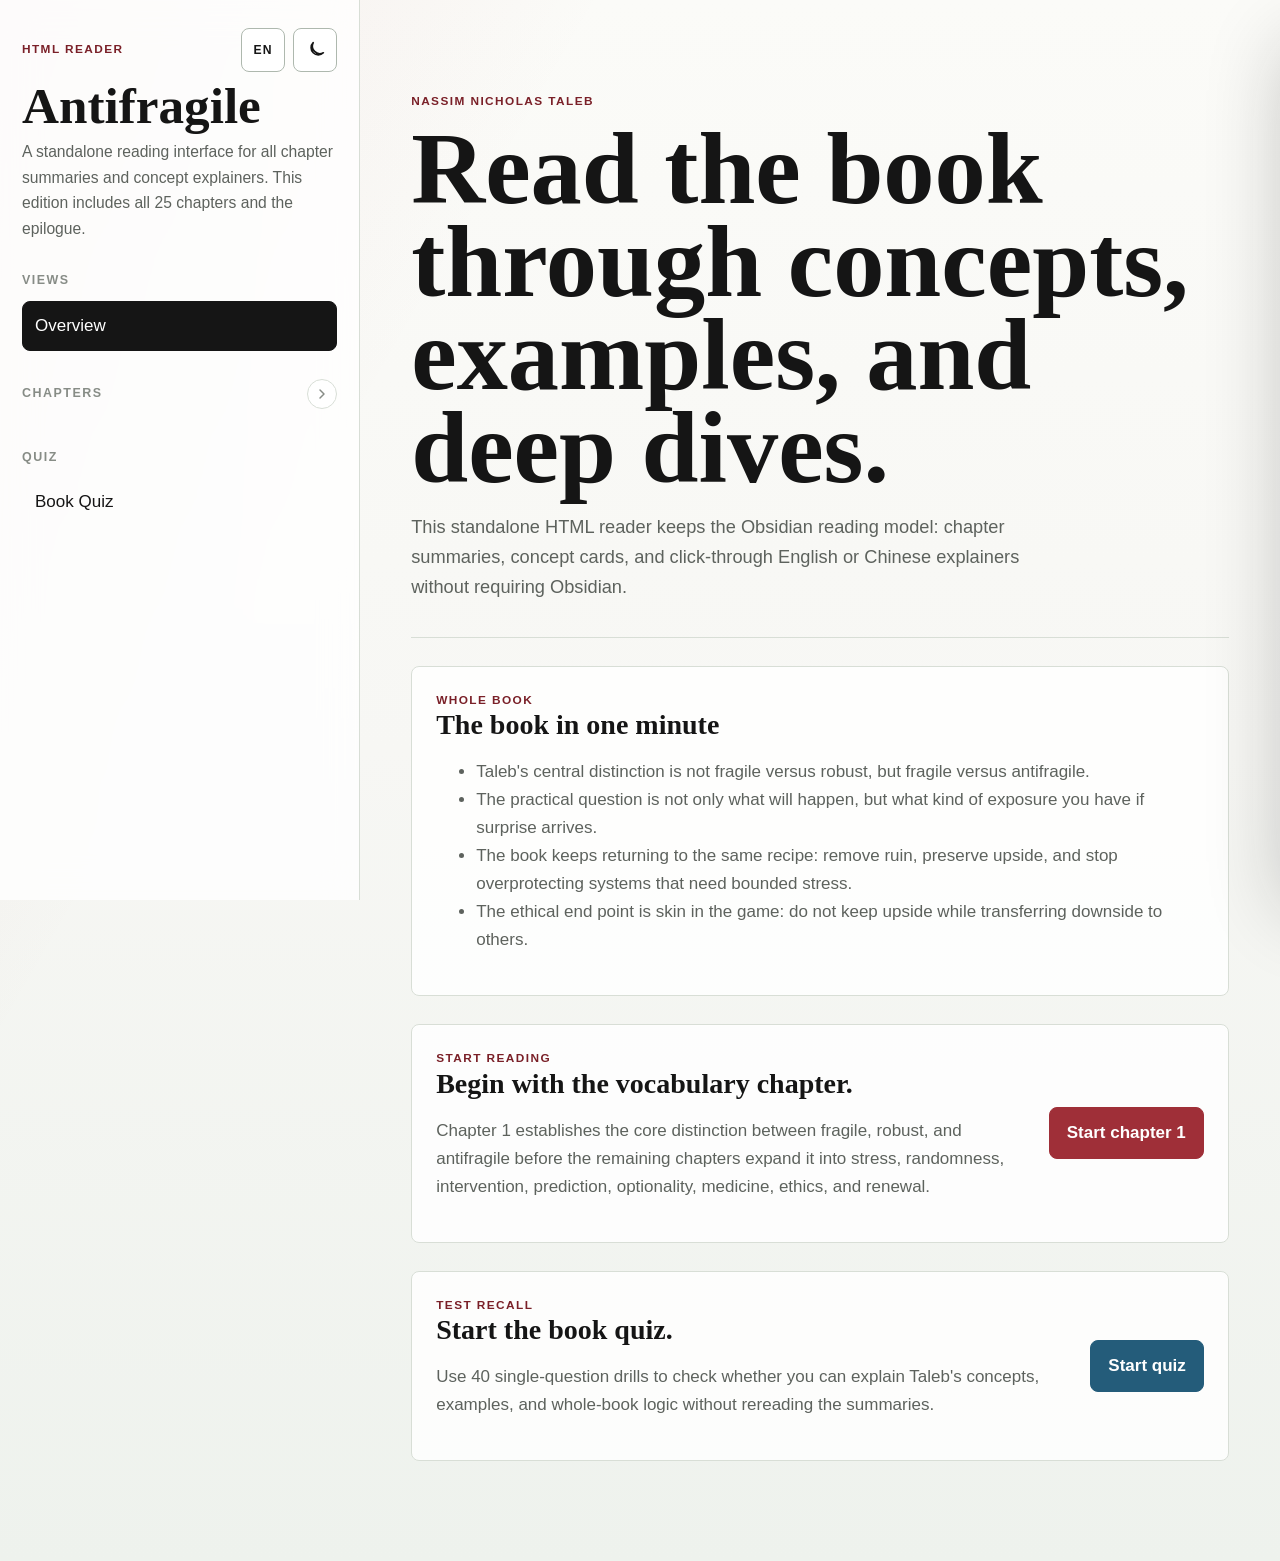
==== docs/index.html @ d4bc7c21 "Update AGENTS.md and multiple chapters in *Antifragile* to standardize formatting for claims, exampl" ====
<!doctype html>
<html lang="en">
<head>
  <meta charset="utf-8">
  <meta name="viewport" content="width=device-width, initial-scale=1">
  <title>Antifragile Reader</title>
  <link rel="stylesheet" href="assets/styles.css">
</head>
<body>
  <div class="app">
    <header class="topbar" aria-label="Mobile toolbar">
      <button class="secondary-action" id="menuButton" type="button" aria-controls="sidebar" aria-expanded="false">Menu</button>
      <div class="mobile-title">Antifragile Reader</div>
      <div class="topbar-actions">
        <button class="language-toggle" type="button" data-language-toggle aria-pressed="false" aria-label="Switch content language to Chinese" title="Switch content language to Chinese">
          <span data-language-label>EN</span>
        </button>
        <button class="theme-toggle" type="button" data-theme-toggle aria-pressed="false" aria-label="Switch to dark theme" title="Switch to dark theme">
          <svg class="theme-icon theme-icon-moon" viewBox="0 0 24 24" aria-hidden="true">
            <path d="M21 14.6A8.6 8.6 0 0 1 9.4 3a7.5 7.5 0 1 0 11.6 11.6Z"></path>
          </svg>
          <svg class="theme-icon theme-icon-sun" viewBox="0 0 24 24" aria-hidden="true">
            <circle cx="12" cy="12" r="4"></circle>
            <path d="M12 2v2.2M12 19.8V22M4.9 4.9l1.6 1.6M17.5 17.5l1.6 1.6M2 12h2.2M19.8 12H22M4.9 19.1l1.6-1.6M17.5 6.5l1.6-1.6"></path>
          </svg>
        </button>
      </div>
    </header>

    <aside class="sidebar" id="sidebar" aria-label="Primary navigation">
      <div class="brand">
        <div class="brand-top">
          <div class="brand-kicker">HTML Reader</div>
          <div class="brand-actions">
            <button class="language-toggle" type="button" data-language-toggle aria-pressed="false" aria-label="Switch content language to Chinese" title="Switch content language to Chinese">
              <span data-language-label>EN</span>
            </button>
            <button class="theme-toggle sidebar-theme" type="button" data-theme-toggle aria-pressed="false" aria-label="Switch to dark theme" title="Switch to dark theme">
              <svg class="theme-icon theme-icon-moon" viewBox="0 0 24 24" aria-hidden="true">
                <path d="M21 14.6A8.6 8.6 0 0 1 9.4 3a7.5 7.5 0 1 0 11.6 11.6Z"></path>
              </svg>
              <svg class="theme-icon theme-icon-sun" viewBox="0 0 24 24" aria-hidden="true">
                <circle cx="12" cy="12" r="4"></circle>
                <path d="M12 2v2.2M12 19.8V22M4.9 4.9l1.6 1.6M17.5 17.5l1.6 1.6M2 12h2.2M19.8 12H22M4.9 19.1l1.6-1.6M17.5 6.5l1.6-1.6"></path>
              </svg>
            </button>
          </div>
        </div>
        <h1>Antifragile</h1>
        <p>A standalone reading interface for all chapter summaries and concept explainers. This edition includes all 25 chapters and the epilogue.</p>
      </div>

      <nav class="nav-group" aria-label="Main views">
        <p class="nav-title">Views</p>
        <button class="nav-button active" type="button" data-view-target="overview" data-nav-item>
          <span>Overview</span>
        </button>
      </nav>

      <nav class="nav-group nav-group-collapsible collapsed" aria-label="Chapters">
        <div class="nav-title-row">
          <p class="nav-title">Chapters</p>
          <button class="nav-collapse" type="button" data-collapse-toggle="chapterList" aria-controls="chapterList" aria-expanded="false" aria-label="Expand chapters">
            <svg viewBox="0 0 24 24" aria-hidden="true">
              <path d="M6 9l6 6 6-6"></path>
            </svg>
          </button>
        </div>
        <div class="nav-list" id="chapterList" aria-hidden="true">
        <button class="nav-button" type="button" data-view-target="chapter-1" data-nav-item>
          <span>1. Between Damocles and Hydra</span>
        </button>
        <button class="nav-button" type="button" data-view-target="chapter-2" data-nav-item>
          <span>2. Overcompensation and Overreaction Everywhere</span>
        </button>
        <button class="nav-button" type="button" data-view-target="chapter-3" data-nav-item>
          <span>3. The Cat and the Washing Machine</span>
        </button>
        <button class="nav-button" type="button" data-view-target="chapter-4" data-nav-item>
          <span>4. What Kills Me Makes Others Stronger</span>
        </button>
        <button class="nav-button" type="button" data-view-target="chapter-5" data-nav-item>
          <span>5. The Souk and the Office Building</span>
        </button>
        <button class="nav-button" type="button" data-view-target="chapter-6" data-nav-item>
          <span>6. Tell Them I Love (Some) Randomness</span>
        </button>
        <button class="nav-button" type="button" data-view-target="chapter-7" data-nav-item>
          <span>7. Naive Intervention</span>
        </button>
        <button class="nav-button" type="button" data-view-target="chapter-8" data-nav-item>
          <span>8. Prediction as a Child of Modernity</span>
        </button>
        <button class="nav-button" type="button" data-view-target="chapter-9" data-nav-item>
          <span>9. Fat Tony and the Fragilistas</span>
        </button>
        <button class="nav-button" type="button" data-view-target="chapter-10" data-nav-item>
          <span>10. Seneca&#039;s Upside and Downside</span>
        </button>
        <button class="nav-button" type="button" data-view-target="chapter-11" data-nav-item>
          <span>11. Never Marry the Rock Star</span>
        </button>
        <button class="nav-button" type="button" data-view-target="chapter-12" data-nav-item>
          <span>12. Thales&#039; Sweet Grapes</span>
        </button>
        <button class="nav-button" type="button" data-view-target="chapter-13" data-nav-item>
          <span>13. Lecturing Birds on How to Fly</span>
        </button>
        <button class="nav-button" type="button" data-view-target="chapter-14" data-nav-item>
          <span>14. When Two Things Are Not the &quot;Same Thing&quot;</span>
        </button>
        <button class="nav-button" type="button" data-view-target="chapter-15" data-nav-item>
          <span>15. History Written by the Losers</span>
        </button>
        <button class="nav-button" type="button" data-view-target="chapter-16" data-nav-item>
          <span>16. A Lesson in Disorder</span>
        </button>
        <button class="nav-button" type="button" data-view-target="chapter-17" data-nav-item>
          <span>17. Fat Tony Debates Socrates</span>
        </button>
        <button class="nav-button" type="button" data-view-target="chapter-18" data-nav-item>
          <span>18. On the Difference Between a Large Stone and a Thousand Pebbles</span>
        </button>
        <button class="nav-button" type="button" data-view-target="chapter-19" data-nav-item>
          <span>19. The Philosopher&#039;s Stone and Its Inverse</span>
        </button>
        <button class="nav-button" type="button" data-view-target="chapter-20" data-nav-item>
          <span>20. Time and Fragility</span>
        </button>
        <button class="nav-button" type="button" data-view-target="chapter-21" data-nav-item>
          <span>21. Medicine, Convexity, and Opacity</span>
        </button>
        <button class="nav-button" type="button" data-view-target="chapter-22" data-nav-item>
          <span>22. To Live Long, but Not Too Long</span>
        </button>
        <button class="nav-button" type="button" data-view-target="chapter-23" data-nav-item>
          <span>23. Skin in the Game: Antifragility and Optionality at the Expense of Others</span>
        </button>
        <button class="nav-button" type="button" data-view-target="chapter-24" data-nav-item>
          <span>24. Fitting Ethics to a Profession</span>
        </button>
        <button class="nav-button" type="button" data-view-target="chapter-25" data-nav-item>
          <span>25. Conclusion</span>
        </button>
        <button class="nav-button" type="button" data-view-target="epilogue" data-nav-item>
          <span>Epilogue. From Resurrection to Resurrection</span>
        </button>
        </div>
      </nav>

      <nav class="nav-group" aria-label="Quiz">
        <p class="nav-title">Quiz</p>
        <button class="nav-button" type="button" data-view-target="quiz" data-nav-item>
          <span>Book Quiz</span>
        </button>
      </nav>

    </aside>

    <main class="main" id="main">
      <section class="view active" id="overview" data-view>
        <div class="hero">
          <div class="eyebrow">Nassim Nicholas Taleb</div>
          <h2>Read the book through concepts, examples, and deep dives.</h2>
          <p>This standalone HTML reader keeps the Obsidian reading model: chapter summaries, concept cards, and click-through English or Chinese explainers without requiring Obsidian.</p>
        </div>

        <section class="panel" aria-labelledby="book-minute">
          <div class="section-label">Whole Book</div>
          <h3 id="book-minute">The book in one minute</h3>
          <ul>
            <li>Taleb's central distinction is not fragile versus robust, but fragile versus antifragile.</li>
            <li>The practical question is not only what will happen, but what kind of exposure you have if surprise arrives.</li>
            <li>The book keeps returning to the same recipe: remove ruin, preserve upside, and stop overprotecting systems that need bounded stress.</li>
            <li>The ethical end point is skin in the game: do not keep upside while transferring downside to others.</li>
          </ul>
        </section>

        <section class="panel start-card" aria-labelledby="start-reading">
          <div>
            <div class="section-label">Start Reading</div>
            <h3 id="start-reading">Begin with the vocabulary chapter.</h3>
            <p>Chapter 1 establishes the core distinction between fragile, robust, and antifragile before the remaining chapters expand it into stress, randomness, intervention, prediction, optionality, medicine, ethics, and renewal.</p>
          </div>
          <button class="primary-action" type="button" data-view-target="chapter-1" data-expand-chapters="true">Start chapter 1</button>
        </section>

        <section class="panel start-card" aria-labelledby="start-quiz">
          <div>
            <div class="section-label">Test Recall</div>
            <h3 id="start-quiz">Start the book quiz.</h3>
            <p>Use 40 single-question drills to check whether you can explain Taleb's concepts, examples, and whole-book logic without rereading the summaries.</p>
          </div>
          <button class="primary-action quiz-action" type="button" data-view-target="quiz">Start quiz</button>
        </section>
      </section>

      <section class="view quiz" id="quiz" data-view>
        <div class="quiz-hero">
          <div class="eyebrow">Book Quiz</div>
          <h2>Check whether the ideas survived the reading.</h2>
          <p>Read the question first. Try to answer out loud before opening the reveal panel. A strong answer should use Taleb's vocabulary and at least one concrete example from the book.</p>
        </div>

        <section class="quiz-cockpit" aria-label="Quiz controls">
          <div>
            <div class="section-label">Current Drill</div>
            <h3 id="quizPosition">Question 1 / 40</h3>
            <p id="quizScope">Core Vocabulary</p>
          </div>
          <div class="quiz-progress" aria-hidden="true">
            <span id="quizProgressBar"></span>
          </div>
          <div class="quiz-jump" id="quizJump" aria-label="Jump to question"></div>
        </section>

        <article class="quiz-single-card" id="quizCard" aria-live="polite"></article>
      </section>

      <div id="chapterMount"></div>
    </main>

  </div>

  <div class="drawer-backdrop" id="drawerBackdrop" hidden></div>
  <aside class="drawer" id="drawer" aria-modal="true" aria-labelledby="drawerTitle" role="dialog" hidden>
    <div class="drawer-header">
      <div>
        <p class="eyebrow" id="drawerKicker">Deep dive</p>
        <h2 class="drawer-title" id="drawerTitle">Concept explainer</h2>
        <p class="drawer-subtitle" id="drawerSubtitle">Click English or Chinese to switch explanations.</p>
      </div>
      <button class="close-button" type="button" id="closeDrawer" aria-label="Close deep dive">×</button>
    </div>
    <div class="drawer-tabs" role="tablist" aria-label="Explainer language">
      <button class="drawer-tab active" type="button" data-drawer-lang="en" role="tab" aria-selected="true">English</button>
      <button class="drawer-tab" type="button" data-drawer-lang="zh" role="tab" aria-selected="false">中文</button>
    </div>
    <div class="drawer-content" id="drawerContent"></div>
  </aside>

  <script src="assets/chapter-01.js"></script>
  <script src="assets/chapter-02.js"></script>
  <script src="assets/chapter-03.js"></script>
  <script src="assets/chapter-04.js"></script>
  <script src="assets/chapter-05.js"></script>
  <script src="assets/chapter-06.js"></script>
  <script src="assets/chapter-07.js"></script>
  <script src="assets/chapter-08.js"></script>
  <script src="assets/chapter-09.js"></script>
  <script src="assets/chapter-10.js"></script>
  <script src="assets/chapter-11.js"></script>
  <script src="assets/chapter-12.js"></script>
  <script src="assets/chapter-13.js"></script>
  <script src="assets/chapter-14.js"></script>
  <script src="assets/chapter-15.js"></script>
  <script src="assets/chapter-16.js"></script>
  <script src="assets/chapter-17.js"></script>
  <script src="assets/chapter-18.js"></script>
  <script src="assets/chapter-19.js"></script>
  <script src="assets/chapter-20.js"></script>
  <script src="assets/chapter-21.js"></script>
  <script src="assets/chapter-22.js"></script>
  <script src="assets/chapter-23.js"></script>
  <script src="assets/chapter-24.js"></script>
  <script src="assets/chapter-25.js"></script>
  <script src="assets/epilogue.js"></script>
  <script src="assets/quiz.js"></script>
  <script src="assets/app.js"></script>
</body>
</html>
---- docs/assets/styles.css ----
:root {
      color-scheme: light;
      --bg: #f7f7f4;
      --surface: #ffffff;
      --surface-strong: #f0f3ef;
      --chrome-bg: rgba(255, 255, 255, 0.78);
      --topbar-bg: rgba(247, 247, 244, 0.94);
      --panel-bg: rgba(255, 255, 255, 0.82);
      --button-bg: #ffffff;
      --drawer-bg: #ffffff;
      --backdrop-bg: rgba(21, 21, 21, 0.22);
      --ink: #151515;
      --muted: #5d625d;
      --faint: #878c86;
      --line: #d8ded6;
      --line-strong: #aeb8ae;
      --accent: #9f2f38;
      --accent-strong: #7a2028;
      --accent-contrast: #ffffff;
      --accent-soft: #f9e7e7;
      --green: #246c57;
      --green-soft: #e6f3ed;
      --gold: #986f19;
      --gold-soft: #f7efd9;
      --blue: #245c7a;
      --blue-soft: #e6f0f5;
      --blue-ink: #18475f;
      --code-bg: #eef0ec;
      --code-ink: #202420;
      --active-bg: #151515;
      --active-ink: #ffffff;
      --body-bg:
        linear-gradient(120deg, rgba(159, 47, 56, 0.07), transparent 28%),
        linear-gradient(180deg, #fbfbf8 0%, #f7f7f4 48%, #eef2ed 100%);
      --shadow: 0 18px 48px rgba(34, 42, 36, 0.13);
      --serif: "Iowan Old Style", "Palatino Linotype", Palatino, Georgia, serif;
      --sans: ui-sans-serif, -apple-system, BlinkMacSystemFont, "Segoe UI", Helvetica, Arial, sans-serif;
      --mono: "SFMono-Regular", Consolas, "Liberation Mono", monospace;
      --sidebar: 360px;
    }

    [data-theme="dark"] {
      color-scheme: dark;
      --bg: #11130f;
      --surface: #171a16;
      --surface-strong: #20251f;
      --chrome-bg: rgba(17, 19, 15, 0.86);
      --topbar-bg: rgba(17, 19, 15, 0.94);
      --panel-bg: rgba(23, 26, 22, 0.84);
      --button-bg: #171a16;
      --drawer-bg: #171a16;
      --backdrop-bg: rgba(0, 0, 0, 0.56);
      --ink: #f3f1e8;
      --muted: #c8c2b3;
      --faint: #9b9689;
      --line: #343b31;
      --line-strong: #505a4b;
      --accent: #df7379;
      --accent-strong: #f0a0a5;
      --accent-contrast: #11130f;
      --accent-soft: rgba(223, 115, 121, 0.14);
      --green: #8bd1b2;
      --green-soft: rgba(57, 116, 91, 0.2);
      --gold: #d8b467;
      --gold-soft: rgba(152, 111, 25, 0.22);
      --blue: #8ebbd0;
      --blue-soft: rgba(54, 98, 122, 0.22);
      --blue-ink: #cae8f5;
      --code-bg: #262b25;
      --code-ink: #f2eadc;
      --active-bg: #f3f1e8;
      --active-ink: #11130f;
      --body-bg:
        linear-gradient(120deg, rgba(223, 115, 121, 0.11), transparent 30%),
        linear-gradient(180deg, #0d0f0c 0%, #11130f 48%, #171b15 100%);
      --shadow: 0 18px 48px rgba(0, 0, 0, 0.32);
    }

    * {
      box-sizing: border-box;
    }

    html {
      scroll-behavior: auto;
    }

    body {
      margin: 0;
      background: var(--body-bg);
      color: var(--ink);
      font-family: var(--sans);
      font-size: 17px;
      line-height: 1.65;
    }

    button,
    a {
      -webkit-tap-highlight-color: transparent;
    }

    button {
      font: inherit;
    }

    a {
      color: inherit;
      text-decoration: none;
    }

    .app {
      min-height: 100vh;
      display: grid;
      grid-template-columns: var(--sidebar) minmax(0, 1fr);
    }

    .sidebar {
      position: sticky;
      top: 0;
      height: 100vh;
      overflow: auto;
      background: var(--chrome-bg);
      backdrop-filter: blur(18px);
      border-color: var(--line);
    }

    .sidebar {
      border-right: 1px solid var(--line);
      padding: 28px 22px;
    }

    .brand-kicker,
    .eyebrow,
    .section-label {
      color: var(--accent-strong);
      font-size: 0.74rem;
      font-weight: 800;
      letter-spacing: 0.12em;
      text-transform: uppercase;
    }

    .brand h1 {
      margin: 10px 0 8px;
      font-family: var(--serif);
      font-size: clamp(2.15rem, 4vw, 3.25rem);
      line-height: 0.95;
      letter-spacing: 0;
    }

    .brand-top {
      display: flex;
      align-items: center;
      justify-content: space-between;
      gap: 12px;
    }

    .brand-actions,
    .topbar-actions {
      display: inline-flex;
      align-items: center;
      gap: 8px;
    }

    .theme-toggle,
    .language-toggle {
      width: 44px;
      height: 44px;
      border: 1px solid var(--line-strong);
      border-radius: 8px;
      background: var(--button-bg);
      color: var(--ink);
      cursor: pointer;
      display: inline-flex;
      align-items: center;
      justify-content: center;
      transition: background 180ms ease, border-color 180ms ease, color 180ms ease;
    }

    .language-toggle {
      font-size: 0.76rem;
      font-weight: 900;
      letter-spacing: 0.08em;
    }

    .theme-toggle:hover,
    .language-toggle:hover {
      background: var(--surface-strong);
      border-color: var(--accent);
      color: var(--accent-strong);
    }

    .language-toggle[aria-pressed="true"] {
      background: var(--active-bg);
      border-color: var(--active-bg);
      color: var(--active-ink);
    }

    .theme-icon {
      width: 21px;
      height: 21px;
      fill: none;
      stroke: currentColor;
      stroke-width: 1.9;
      stroke-linecap: round;
      stroke-linejoin: round;
    }

    .theme-icon-sun {
      display: none;
    }

    [data-theme="dark"] .theme-icon-moon {
      display: none;
    }

    [data-theme="dark"] .theme-icon-sun {
      display: block;
    }

    .brand p,
    .muted {
      color: var(--muted);
    }

    .brand p {
      margin: 0 0 24px;
      font-size: 0.98rem;
    }

    .nav-group {
      margin-top: 28px;
    }

    .nav-title {
      margin: 0 0 10px;
      color: var(--faint);
      font-size: 0.78rem;
      font-weight: 800;
      text-transform: uppercase;
      letter-spacing: 0.12em;
    }

    .nav-title-row {
      display: flex;
      align-items: center;
      justify-content: space-between;
      gap: 12px;
      margin: 0 0 10px;
    }

    .nav-title-row .nav-title {
      margin: 0;
    }

    .nav-collapse {
      flex: 0 0 auto;
      width: 30px;
      height: 30px;
      border: 1px solid var(--line);
      border-radius: 999px;
      background: var(--button-bg);
      color: var(--faint);
      cursor: pointer;
      display: inline-flex;
      align-items: center;
      justify-content: center;
      transition: background 180ms ease, border-color 180ms ease, color 180ms ease, transform 180ms ease;
    }

    .nav-collapse svg {
      width: 16px;
      height: 16px;
      fill: none;
      stroke: currentColor;
      stroke-linecap: round;
      stroke-linejoin: round;
      stroke-width: 2.2;
      transition: transform 180ms ease;
    }

    .nav-collapse:hover {
      background: var(--surface-strong);
      border-color: var(--accent);
      color: var(--accent-strong);
    }

    .nav-collapse[aria-expanded="false"] svg {
      transform: rotate(-90deg);
    }

    .nav-list {
      display: grid;
      overflow-x: hidden;
      overflow-y: auto;
      max-height: 252px;
      padding: 0 4px 0 0;
      opacity: 1;
      scrollbar-gutter: stable;
      transition: max-height 220ms ease, opacity 160ms ease;
    }

    .nav-list::-webkit-scrollbar {
      width: 8px;
    }

    .nav-list::-webkit-scrollbar-track {
      background: transparent;
    }

    .nav-list::-webkit-scrollbar-thumb {
      background: var(--line-strong);
      border-radius: 999px;
    }

    .nav-list::-webkit-scrollbar-thumb:hover {
      background: var(--faint);
    }

    .nav-group.collapsed .nav-list {
      max-height: 0;
      overflow: hidden;
      opacity: 0;
      pointer-events: none;
    }

    .nav-button,
    .tool-button {
      width: 100%;
      min-height: 44px;
      border: 1px solid transparent;
      border-radius: 8px;
      background: transparent;
      color: var(--ink);
      cursor: pointer;
      display: flex;
      align-items: center;
      justify-content: space-between;
      gap: 12px;
      padding: 10px 12px;
      text-align: left;
      transition: background 180ms ease, border-color 180ms ease, color 180ms ease, transform 180ms ease;
    }

    .nav-button span:first-child,
    .tool-button span:first-child {
      min-width: 0;
    }

    .nav-button:hover,
    .tool-button:hover {
      background: var(--surface-strong);
      border-color: var(--line);
    }

    .nav-button:focus-visible,
    .tool-button:focus-visible,
    .deep-button:focus-visible,
    .close-button:focus-visible,
    .theme-toggle:focus-visible,
    .language-toggle:focus-visible,
    .secondary-action:focus-visible,
    .primary-action:focus-visible,
    .chapter-nav-card:focus-visible,
    .drawer-tab:focus-visible,
    .quiz-jump-button:focus-visible,
    .quiz-nav-button:focus-visible,
    .quiz-related-button:focus-visible,
    .quiz-reveal-button:focus-visible,
    .nav-collapse:focus-visible {
      outline: 3px solid rgba(159, 47, 56, 0.25);
      outline-offset: 2px;
    }

    .nav-button.active {
      background: var(--active-bg);
      color: var(--active-ink);
      border-color: var(--active-bg);
    }

    .nav-button[disabled] {
      cursor: not-allowed;
      color: var(--faint);
      opacity: 0.74;
    }

    .main {
      min-width: 0;
      padding: 34px clamp(22px, 4vw, 68px) 72px;
    }

    .topbar {
      position: sticky;
      top: 0;
      z-index: 20;
      display: none;
      align-items: center;
      justify-content: space-between;
      gap: 12px;
      margin: -34px -22px 24px;
      padding: 14px 18px;
      background: var(--topbar-bg);
      border-bottom: 1px solid var(--line);
      backdrop-filter: blur(16px);
    }

    .mobile-title {
      font-weight: 800;
    }

    .view {
      display: none;
      max-width: 860px;
      margin: 0 auto;
    }

    .view.active {
      display: block;
      animation: view-enter 110ms ease-out both;
    }

    @keyframes view-enter {
      from {
        opacity: 0;
      }

      to {
        opacity: 1;
      }
    }

    .hero {
      padding: clamp(28px, 5vw, 58px) 0 34px;
      border-bottom: 1px solid var(--line);
    }

    .hero h2 {
      margin: 10px 0 18px;
      font-family: var(--serif);
      font-size: clamp(2.8rem, 9vw, 6.4rem);
      line-height: 0.91;
      letter-spacing: 0;
      max-width: 820px;
    }

    .hero p {
      max-width: 660px;
      margin: 0;
      color: var(--muted);
      font-size: 1.14rem;
    }

    .hero-actions {
      display: flex;
      flex-wrap: wrap;
      gap: 12px;
      margin-top: 26px;
    }

    .primary-action,
    .secondary-action,
    .deep-button,
    .close-button {
      min-height: 44px;
      border-radius: 8px;
      cursor: pointer;
      display: inline-flex;
      align-items: center;
      justify-content: center;
      gap: 8px;
      border: 1px solid transparent;
      font-weight: 800;
      transition: background 180ms ease, border-color 180ms ease, color 180ms ease, transform 180ms ease;
    }

    .primary-action {
      padding: 11px 17px;
      background: var(--accent);
      color: var(--accent-contrast);
      border-color: var(--accent);
    }

    .primary-action:hover {
      background: var(--accent-strong);
      border-color: var(--accent-strong);
    }

    .primary-action.quiz-action {
      background: var(--blue);
      border-color: var(--blue);
      color: var(--accent-contrast);
    }

    .primary-action.quiz-action:hover {
      background: var(--blue-ink);
      border-color: var(--blue-ink);
      color: var(--accent-contrast);
    }

    .secondary-action {
      padding: 11px 17px;
      background: var(--button-bg);
      color: var(--ink);
      border-color: var(--line-strong);
    }

    .secondary-action:hover {
      background: var(--surface-strong);
    }

    .panel {
      margin: 28px 0;
      padding: 24px;
      background: var(--panel-bg);
      border: 1px solid var(--line);
      border-radius: 8px;
      box-shadow: 0 1px 0 rgba(255, 255, 255, 0.12) inset;
    }

    .panel h3,
    .chapter h2,
    .chapter h3 {
      font-family: var(--serif);
      line-height: 1.1;
      letter-spacing: 0;
    }

    .panel h3 {
      margin: 0 0 12px;
      font-size: 1.75rem;
    }

    .panel p,
    .panel li {
      color: var(--muted);
    }

    .start-card {
      display: flex;
      align-items: center;
      justify-content: space-between;
      gap: 24px;
    }

    .start-card > div {
      min-width: 0;
    }

    .start-card .primary-action {
      flex: 0 0 auto;
    }

    .quiz-hero {
      padding: clamp(28px, 5vw, 54px) 0 28px;
      border-bottom: 1px solid var(--line);
    }

    .quiz-hero h2 {
      max-width: 760px;
      margin: 10px 0 18px;
      font-family: var(--serif);
      font-size: clamp(2.5rem, 8vw, 5.6rem);
      letter-spacing: 0;
      line-height: 0.93;
    }

    .quiz-hero p {
      max-width: 690px;
      margin: 0;
      color: var(--muted);
      font-size: 1.08rem;
    }

    .quiz-cockpit {
      display: grid;
      grid-template-columns: minmax(0, 1fr);
      gap: 18px;
      margin: 28px 0 18px;
      padding: 22px;
      border: 1px solid var(--line);
      border-radius: 12px;
      background:
        linear-gradient(135deg, var(--blue-soft), transparent 68%),
        var(--panel-bg);
    }

    .quiz-cockpit h3 {
      margin: 4px 0 2px;
      font-family: var(--serif);
      font-size: clamp(1.5rem, 3vw, 2rem);
      line-height: 1.05;
    }

    .quiz-cockpit p {
      margin: 0;
      color: var(--muted);
      font-weight: 800;
    }

    .quiz-progress {
      overflow: hidden;
      height: 9px;
      border-radius: 999px;
      background: var(--surface);
      border: 1px solid var(--line);
    }

    .quiz-progress span {
      display: block;
      height: 100%;
      width: 0;
      border-radius: inherit;
      background: linear-gradient(90deg, var(--accent), var(--gold));
      transition: width 180ms ease;
    }

    .quiz-jump {
      display: flex;
      flex-wrap: wrap;
      gap: 8px;
    }

    .quiz-jump-button {
      width: 38px;
      height: 38px;
      border: 1px solid var(--line);
      border-radius: 999px;
      background: var(--button-bg);
      color: var(--muted);
      cursor: pointer;
      font-size: 0.76rem;
      font-weight: 900;
      letter-spacing: 0.06em;
      transition: background 180ms ease, border-color 180ms ease, color 180ms ease, transform 180ms ease;
    }

    .quiz-jump-button:hover,
    .quiz-jump-button.active {
      background: var(--active-bg);
      border-color: var(--active-bg);
      color: var(--active-ink);
      transform: translateY(-1px);
    }

    .quiz-single-card {
      position: relative;
      overflow: hidden;
      display: grid;
      grid-template-rows: auto minmax(138px, 1fr) auto auto;
      min-height: 420px;
      padding: clamp(24px, 4vw, 38px);
      border: 1px solid var(--line);
      border-radius: 14px;
      background:
        radial-gradient(circle at 90% 12%, rgba(159, 47, 56, 0.14), transparent 25%),
        linear-gradient(135deg, var(--panel-bg), var(--surface));
      box-shadow: var(--shadow);
    }

    .quiz-single-card::before {
      content: "";
      position: absolute;
      inset: 0 auto 0 0;
      width: 6px;
      background: var(--accent);
    }

    .quiz-card-head {
      display: flex;
      flex-wrap: wrap;
      align-items: center;
      gap: 10px;
      margin-bottom: 18px;
    }

    .quiz-number {
      display: inline-flex;
      align-items: center;
      justify-content: center;
      min-width: 46px;
      min-height: 46px;
      border: 1px solid rgba(159, 47, 56, 0.24);
      border-radius: 999px;
      background: var(--accent-soft);
      color: var(--accent-strong);
      font-size: 0.8rem;
      font-weight: 900;
      letter-spacing: 0.08em;
    }

    .quiz-scope {
      color: var(--faint);
      font-size: 0.74rem;
      font-weight: 900;
      letter-spacing: 0.12em;
      text-transform: uppercase;
    }

    .quiz-related-button {
      min-height: 36px;
      margin-left: auto;
      padding: 7px 12px;
      border: 1px solid rgba(47, 95, 138, 0.24);
      border-radius: 999px;
      background: var(--blue-soft);
      color: var(--blue);
      cursor: pointer;
      font-size: 0.78rem;
      font-weight: 900;
      transition: background 180ms ease, border-color 180ms ease, color 180ms ease, transform 180ms ease;
    }

    .quiz-related-button:hover {
      transform: translateY(-1px);
      border-color: rgba(47, 95, 138, 0.42);
      background: rgba(47, 95, 138, 0.16);
      color: var(--blue-ink);
    }

    .quiz-question {
      max-width: 760px;
      margin: 0;
      font-family: var(--serif);
      font-size: clamp(1.9rem, 5vw, 3.2rem);
      line-height: 1.03;
      align-self: start;
    }

    .quiz-actions {
      display: flex;
      flex-wrap: wrap;
      gap: 10px;
      align-self: end;
      margin: 0;
      padding-top: 18px;
      border-top: 1px solid var(--line);
    }

    .quiz-nav-button,
    .quiz-reveal-button {
      min-height: 44px;
      padding: 9px 14px;
      border: 1px solid var(--line-strong);
      border-radius: 999px;
      background: var(--button-bg);
      color: var(--ink);
      cursor: pointer;
      font-weight: 900;
      transition: background 180ms ease, border-color 180ms ease, color 180ms ease, transform 180ms ease;
    }

    .quiz-reveal-button {
      background: var(--accent);
      border-color: var(--accent);
      color: var(--accent-contrast);
    }

    .quiz-nav-button:not(:disabled):hover,
    .quiz-reveal-button:hover {
      transform: translateY(-1px);
      background: var(--accent-soft);
      border-color: rgba(159, 47, 56, 0.32);
      color: var(--accent-strong);
    }

    .quiz-nav-button:disabled {
      cursor: not-allowed;
      opacity: 0.48;
    }

    .quiz-answer {
      margin-top: 20px;
      padding: 20px;
      border: 1px solid var(--line);
      border-radius: 12px;
      background: var(--surface-strong);
    }

    .quiz-answer.open {
      animation: view-enter 110ms ease-out both;
    }

    .quiz-answer p {
      margin: 0 0 12px;
      color: var(--ink);
    }

    .quiz-answer p:last-child {
      margin-bottom: 0;
    }

    .quiz-answer strong {
      color: var(--accent-strong);
    }

    .chapter-header {
      padding: 34px 0 26px;
      border-bottom: 1px solid var(--line);
    }

    .chapter-header h1 {
      margin: 10px 0 14px;
      font-family: var(--serif);
      font-size: clamp(2.45rem, 7vw, 5.4rem);
      line-height: 0.96;
      letter-spacing: 0;
    }

    .chapter-tools {
      display: flex;
      flex-wrap: wrap;
      align-items: center;
      gap: 12px;
      margin-top: 22px;
    }

    .locator {
      display: inline-flex;
      align-items: center;
      min-height: 40px;
      padding: 8px 12px;
      border-radius: 8px;
      background: var(--blue-soft);
      color: var(--blue-ink);
      border: 1px solid rgba(36, 92, 122, 0.2);
      font-weight: 800;
      font-size: 0.92rem;
    }

    .section {
      padding: 34px 0;
      border-bottom: 1px solid var(--line);
      scroll-margin-top: 28px;
    }

    .chapter h2 {
      margin: 0 0 18px;
      font-size: clamp(1.7rem, 4vw, 2.45rem);
    }

    .chapter h3 {
      margin: 0 0 14px;
      font-size: clamp(1.35rem, 3vw, 1.85rem);
    }

    .abstract {
      margin: 0;
      padding: 0;
      list-style: none;
      display: grid;
      gap: 12px;
    }

    .abstract li {
      padding: 16px 18px;
      border-radius: 8px;
      border: 1px solid var(--line);
      background: var(--panel-bg);
    }

    .abstract li {
      border-color: rgba(36, 108, 87, 0.18);
      background: var(--green-soft);
    }

    .abstract li {
      display: grid;
      grid-template-columns: 46px minmax(0, 1fr);
      gap: 14px;
      align-items: start;
    }

    .abstract-number {
      display: inline-flex;
      align-items: center;
      justify-content: center;
      min-width: 38px;
      min-height: 38px;
      border-radius: 8px;
      background: var(--surface);
      border: 1px solid rgba(36, 108, 87, 0.28);
      color: var(--green);
      font-size: 0.78rem;
      font-weight: 900;
      letter-spacing: 0.08em;
      line-height: 1;
    }

    .concept {
      margin: 24px 0 34px;
      padding: 24px;
      background: var(--surface);
      border: 1px solid var(--line);
      border-left: 5px solid var(--accent);
      border-radius: 8px;
      box-shadow: var(--shadow);
      scroll-margin-top: 28px;
    }

    .concept p {
      margin: 12px 0;
      color: var(--ink);
    }

    .concept strong {
      color: var(--ink);
    }

    code {
      padding: 0.1em 0.34em;
      border-radius: 5px;
      background: var(--code-bg);
      color: var(--code-ink);
      font-family: var(--mono);
      font-size: 0.9em;
    }

    .deep-row {
      display: flex;
      flex-wrap: wrap;
      gap: 10px;
      margin-top: 18px;
      padding-top: 16px;
      border-top: 1px solid var(--line);
    }

    .deep-row span {
      align-self: center;
      color: var(--faint);
      font-size: 0.88rem;
      font-weight: 800;
      text-transform: uppercase;
      letter-spacing: 0.08em;
    }

    .deep-button {
      padding: 8px 12px;
      background: var(--button-bg);
      border-color: var(--line-strong);
      color: var(--ink);
    }

    .deep-button:hover {
      background: var(--accent-soft);
      border-color: rgba(159, 47, 56, 0.28);
      color: var(--accent-strong);
    }

    .grounding {
      color: var(--faint);
      font-size: 0.92rem;
    }

    .review-appendix {
      margin: 38px 0 34px;
      padding: 24px;
      border: 1px solid var(--line);
      border-radius: 12px;
      background:
        linear-gradient(180deg, rgba(135, 140, 134, 0.1), transparent 42%),
        rgba(255, 255, 255, 0.38);
    }

    [data-theme="dark"] .review-appendix {
      background:
        linear-gradient(180deg, rgba(155, 150, 137, 0.09), transparent 42%),
        rgba(255, 255, 255, 0.03);
    }

    .review-appendix-header {
      margin-bottom: 4px;
      padding-bottom: 18px;
      border-bottom: 1px solid var(--line);
    }

    .review-appendix-header h2 {
      margin: 6px 0 8px;
      font-size: clamp(1.45rem, 3vw, 2rem);
    }

    .review-appendix-header p {
      max-width: 690px;
      margin: 0;
      color: var(--muted);
      font-size: 0.98rem;
    }

    .insight-section {
      --insight-accent: var(--accent);
      --insight-bg: var(--accent-soft);
      margin: 28px 0;
      padding: 24px;
      border: 1px solid var(--line);
      border-left: 5px solid var(--insight-accent);
      border-radius: 8px;
      background:
        linear-gradient(135deg, var(--insight-bg), transparent 74%),
        var(--panel-bg);
      box-shadow: 0 1px 0 rgba(255, 255, 255, 0.12) inset;
    }

    .insight-section h2 {
      margin-bottom: 16px;
    }

    .insight-section--say {
      --insight-accent: var(--blue);
      --insight-bg: var(--blue-soft);
    }

    .insight-section--distinctions {
      --insight-accent: var(--green);
      --insight-bg: var(--green-soft);
    }

    .insight-section--confusions {
      --insight-accent: var(--blue);
      --insight-bg: var(--blue-soft);
    }

    .insight-section--debate {
      --insight-accent: var(--gold);
      --insight-bg: var(--gold-soft);
    }

    .insight-section--whole {
      --insight-accent: var(--accent);
      --insight-bg: var(--accent-soft);
    }

    .review-appendix .insight-section {
      margin: 0;
      padding: 20px 0;
      border: 0;
      border-bottom: 1px solid var(--line);
      border-radius: 0;
      background: transparent;
      box-shadow: none;
    }

    .review-appendix .insight-section:last-child {
      padding-bottom: 0;
      border-bottom: 0;
    }

    .review-appendix .insight-section h2 {
      margin: 0 0 12px;
      color: var(--muted);
      font-family: var(--serif);
      font-size: clamp(1.18rem, 2.5vw, 1.55rem);
    }

    .insight-list {
      margin: 0;
      padding: 0;
      list-style: none;
      counter-reset: insight-list;
    }

    .insight-list li {
      counter-increment: insight-list;
      position: relative;
      min-height: 34px;
      padding: 14px 0 14px 56px;
      border-top: 1px solid var(--line);
      color: var(--ink);
    }

    .insight-list li:first-child {
      padding-top: 0;
      border-top: 0;
    }

    .insight-list li:first-child::before {
      top: 0;
    }

    .insight-list li:last-child {
      padding-bottom: 0;
    }

    .insight-list li::before {
      content: counter(insight-list, decimal-leading-zero);
      position: absolute;
      left: 0;
      top: 14px;
      display: flex;
      align-items: center;
      justify-content: center;
      width: 34px;
      height: 34px;
      border: 1px solid var(--line-strong);
      border-radius: 999px;
      background: var(--surface);
      color: var(--insight-accent);
      font-size: 0.73rem;
      font-weight: 900;
      letter-spacing: 0.08em;
      line-height: 1;
    }

    .review-appendix .insight-list li {
      min-height: 30px;
      padding: 11px 0 11px 52px;
      color: var(--muted);
      font-size: 0.98rem;
    }

    .review-appendix .insight-list li::before {
      top: 11px;
      width: 30px;
      height: 30px;
      background: transparent;
      border-color: var(--line);
      color: var(--insight-accent);
      opacity: 0.8;
    }

    .chapter-nav {
      display: grid;
      grid-template-columns: repeat(3, minmax(0, 1fr));
      gap: 12px;
      margin-top: 12px;
      padding-top: 16px;
      border-top: 1px solid var(--line);
    }

    .chapter-nav-card {
      min-height: 92px;
      padding: 16px;
      border: 1px solid var(--line);
      border-radius: 8px;
      background: var(--panel-bg);
      color: var(--ink);
      cursor: pointer;
      display: flex;
      flex-direction: column;
      align-items: flex-start;
      justify-content: space-between;
      gap: 10px;
      text-align: left;
      transition: background 180ms ease, border-color 180ms ease, color 180ms ease, transform 180ms ease;
    }

    .chapter-nav-card:not(:disabled):hover {
      transform: translateY(-1px);
      background: var(--accent-soft);
      border-color: rgba(159, 47, 56, 0.28);
      color: var(--accent-strong);
    }

    .chapter-nav-card:disabled {
      cursor: not-allowed;
      opacity: 0.56;
    }

    .chapter-nav-head {
      display: inline-flex;
      align-items: center;
      gap: 9px;
    }

    .chapter-nav-icon {
      display: inline-flex;
      align-items: center;
      justify-content: center;
      width: 32px;
      height: 32px;
      border: 1px solid var(--line-strong);
      border-radius: 999px;
      background: var(--surface);
      color: currentColor;
      transition: background 180ms ease, border-color 180ms ease, color 180ms ease;
    }

    .chapter-nav-icon svg {
      width: 18px;
      height: 18px;
      fill: none;
      stroke: currentColor;
      stroke-linecap: round;
      stroke-linejoin: round;
      stroke-width: 2;
    }

    .chapter-nav-card:not(:disabled):hover .chapter-nav-icon {
      background: var(--surface);
      border-color: rgba(159, 47, 56, 0.34);
      color: var(--accent-strong);
    }

    .chapter-nav-kicker {
      color: var(--faint);
      font-size: 0.74rem;
      font-weight: 900;
      letter-spacing: 0.12em;
      line-height: 1;
      text-transform: uppercase;
    }

    .chapter-nav-title {
      font-family: var(--serif);
      font-size: 1.25rem;
      font-weight: 700;
      line-height: 1.08;
    }

    .drawer-backdrop {
      position: fixed;
      inset: 0;
      z-index: 50;
      display: none;
      background: var(--backdrop-bg);
    }

    .drawer-backdrop.open {
      display: block;
    }

    .drawer {
      position: fixed;
      z-index: 60;
      top: 18px;
      right: 18px;
      bottom: 18px;
      width: min(640px, calc(100vw - 36px));
      transform: translateX(calc(100% + 24px));
      transition: transform 220ms ease;
      background: var(--drawer-bg);
      border: 1px solid var(--line);
      border-radius: 10px;
      box-shadow: 0 26px 80px rgba(21, 21, 21, 0.24);
      overflow: hidden;
      display: flex;
      flex-direction: column;
    }

    .drawer.open {
      transform: translateX(0);
    }

    .drawer-header {
      display: flex;
      align-items: flex-start;
      justify-content: space-between;
      gap: 16px;
      padding: 20px 22px;
      border-bottom: 1px solid var(--line);
      background: var(--surface-strong);
    }

    .drawer-title {
      margin: 0;
      font-family: var(--serif);
      font-size: clamp(1.65rem, 4vw, 2.1rem);
      line-height: 1.05;
    }

    .drawer-subtitle {
      margin: 6px 0 0;
      color: var(--muted);
      font-size: 0.94rem;
    }

    .close-button {
      flex: 0 0 auto;
      width: 44px;
      padding: 0;
      background: var(--button-bg);
      border-color: var(--line-strong);
      color: var(--ink);
      font-size: 1.2rem;
      line-height: 1;
    }

    .drawer-tabs {
      display: flex;
      gap: 8px;
      padding: 14px 22px;
      border-bottom: 1px solid var(--line);
    }

    .drawer-tab {
      min-height: 40px;
      padding: 8px 13px;
      border: 1px solid var(--line-strong);
      border-radius: 8px;
      background: var(--button-bg);
      color: var(--ink);
      cursor: pointer;
      font-weight: 800;
    }

    .drawer-tab.active {
      background: var(--active-bg);
      color: var(--active-ink);
      border-color: var(--active-bg);
    }

    .drawer-content {
      overflow: auto;
      padding: 24px 28px 32px;
    }

    .drawer-content h3 {
      margin: 26px 0 8px;
      color: var(--accent-strong);
      font-size: 0.84rem;
      font-family: var(--sans);
      text-transform: uppercase;
      letter-spacing: 0.12em;
    }

    .drawer-content h3:first-child {
      margin-top: 0;
    }

    .drawer-content p {
      margin: 0 0 15px;
      color: var(--ink);
    }

    .zh {
      font-family: "PingFang SC", "Hiragino Sans GB", "Microsoft YaHei", var(--sans);
      line-height: 1.78;
    }

    .zh-content p,
    .zh-content li {
      font-family: "PingFang SC", "Hiragino Sans GB", "Microsoft YaHei", var(--sans);
      line-height: 1.78;
    }

    .empty-note {
      color: var(--faint);
      font-style: italic;
    }

    @media (max-width: 760px) {
      body {
        font-size: 16px;
      }

      .app {
        display: block;
      }

      .topbar {
        display: flex;
      }

      .sidebar {
        position: fixed;
        z-index: 70;
        inset: 0 auto 0 0;
        width: min(330px, 88vw);
        transform: translateX(-105%);
        transition: transform 220ms ease;
        box-shadow: var(--shadow);
      }

      .sidebar.open {
        transform: translateX(0);
      }

      .main {
        padding: 34px 20px 56px;
      }

      .hero {
        padding-top: 24px;
      }

      .panel,
      .concept,
      .review-appendix,
      .insight-section,
      .quiz-cockpit,
      .quiz-single-card {
        padding: 18px;
      }

      .start-card {
        align-items: stretch;
        flex-direction: column;
      }

      .start-card .primary-action {
        width: 100%;
      }

      .chapter-nav {
        grid-template-columns: 1fr;
      }

      .drawer {
        top: 10px;
        right: 10px;
        bottom: 10px;
        width: calc(100vw - 20px);
      }

      .drawer-content {
        padding: 20px;
      }
    }

    @media (prefers-reduced-motion: reduce) {
      *,
      *::before,
      *::after {
        scroll-behavior: auto !important;
        transition-duration: 0.01ms !important;
        animation-duration: 0.01ms !important;
      }

      .view.active {
        animation: none;
      }
    }
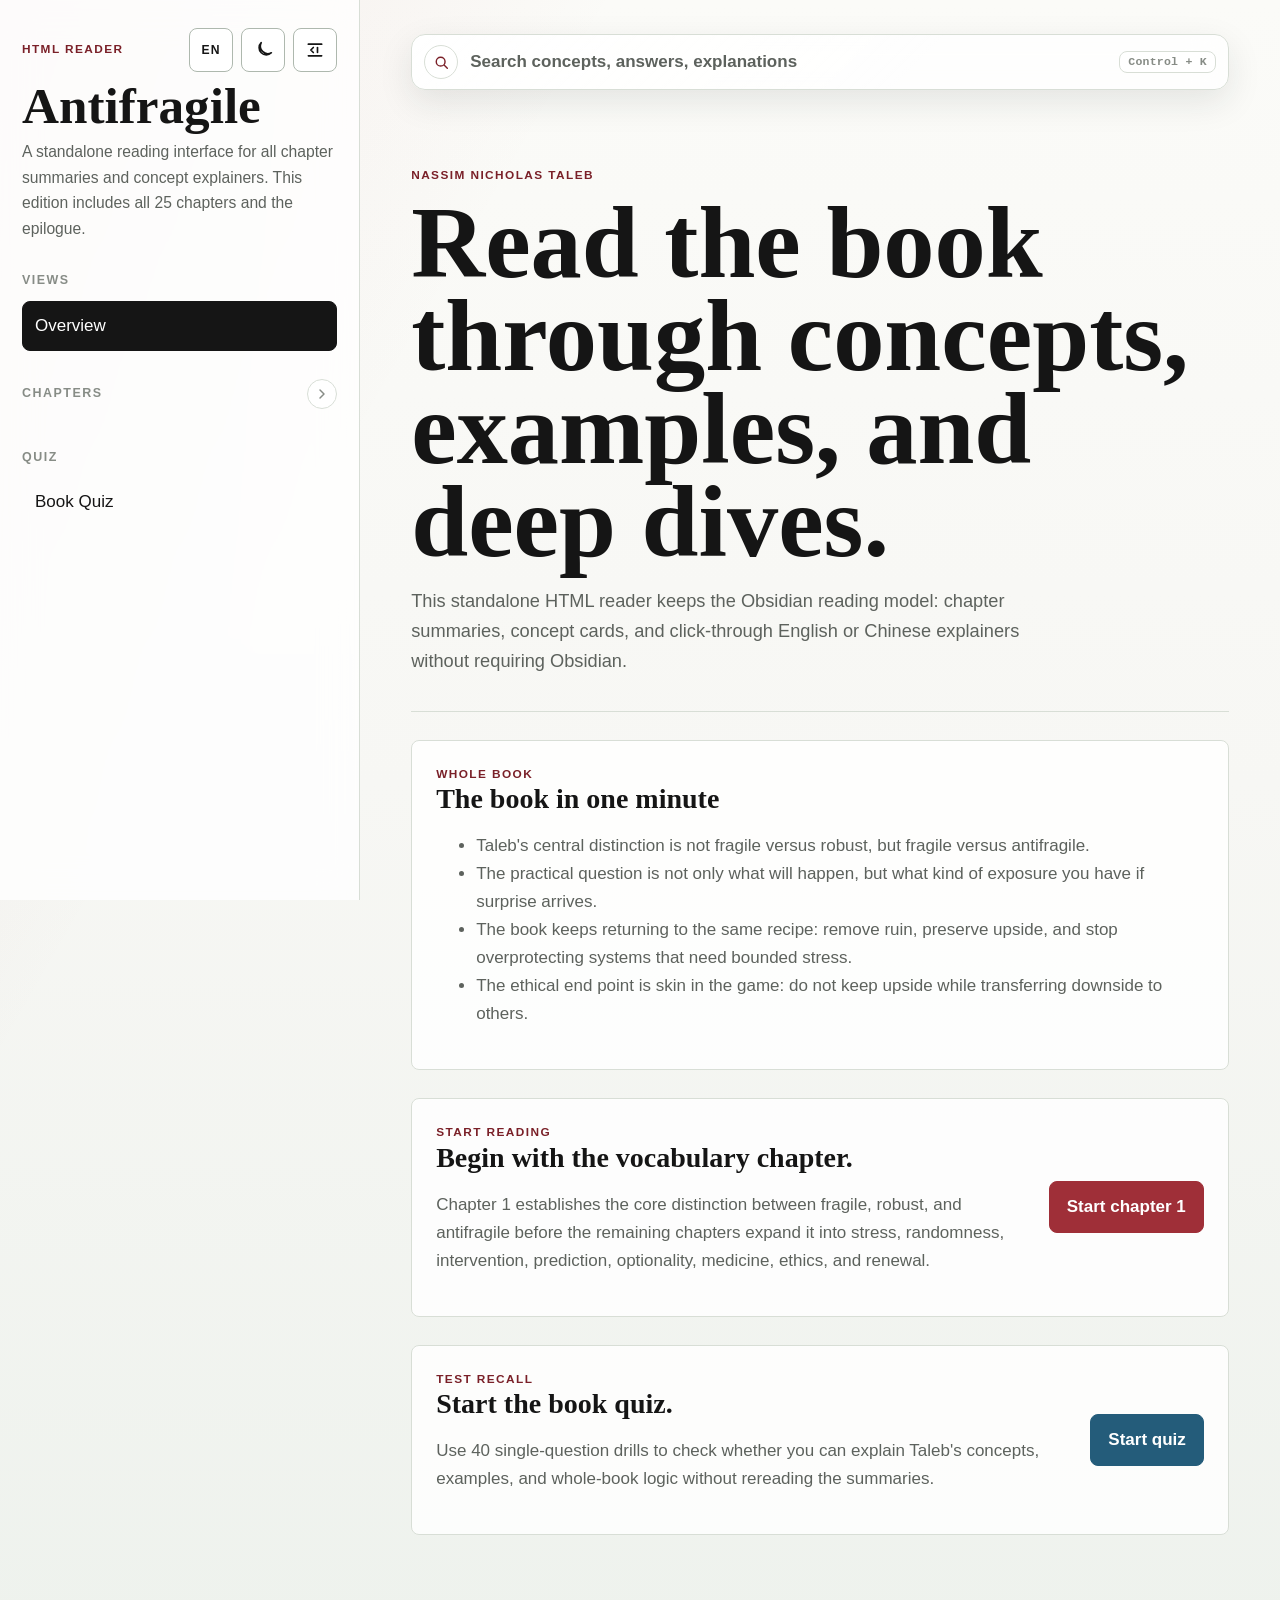
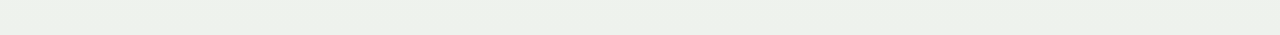
==== commit effc816e: "Enhance user interface with sidebar toggle functionality and global search feature in index.html and" ====
--- a/docs/index.html
+++ b/docs/index.html
@@ -3,8 +3,11 @@
 <head>
   <meta charset="utf-8">
   <meta name="viewport" content="width=device-width, initial-scale=1">
+  <meta http-equiv="Cache-Control" content="no-cache, no-store, must-revalidate">
+  <meta http-equiv="Pragma" content="no-cache">
+  <meta http-equiv="Expires" content="0">
   <title>Antifragile Reader</title>
-  <link rel="stylesheet" href="assets/styles.css">
+  <link rel="stylesheet" href="assets/styles.css?v=2026-05-18-mobile-3">
 </head>
 <body>
   <div class="app">
@@ -44,6 +47,14 @@
                 <path d="M12 2v2.2M12 19.8V22M4.9 4.9l1.6 1.6M17.5 17.5l1.6 1.6M2 12h2.2M19.8 12H22M4.9 19.1l1.6-1.6M17.5 6.5l1.6-1.6"></path>
               </svg>
             </button>
+            <button class="sidebar-toggle" id="sidebarCollapseButton" type="button" data-sidebar-collapse aria-label="Hide sidebar" title="Hide sidebar" aria-controls="sidebar" aria-expanded="true">
+              <svg viewBox="0 0 24 24" aria-hidden="true">
+                <path d="M4 5h16M4 19h16"></path>
+                <path d="M10 9l-3 3 3 3"></path>
+                <path d="M15 9v6"></path>
+              </svg>
+              <span class="sidebar-toggle-label">Close</span>
+            </button>
           </div>
         </div>
         <h1>Antifragile</h1>
@@ -156,8 +167,29 @@
       </nav>
 
     </aside>
+    <button class="sidebar-restore" id="sidebarExpandButton" type="button" data-sidebar-expand aria-label="Show sidebar" title="Show sidebar" aria-controls="sidebar" aria-expanded="false">
+      <svg viewBox="0 0 24 24" aria-hidden="true">
+        <path d="M4 5h16M4 19h16"></path>
+        <path d="M8 9l3 3-3 3"></path>
+        <path d="M15 9v6"></path>
+      </svg>
+      <span>Navigation</span>
+    </button>
 
     <main class="main" id="main">
+      <section class="global-search" aria-label="Reader search">
+        <button class="search-trigger" id="searchTrigger" type="button" aria-haspopup="dialog" aria-controls="searchPanel" aria-keyshortcuts="Meta+K Control+K">
+          <span class="search-trigger-icon" aria-hidden="true">
+            <svg viewBox="0 0 24 24">
+              <circle cx="10.8" cy="10.8" r="6.2"></circle>
+              <path d="m16 16 4.2 4.2"></path>
+            </svg>
+          </span>
+          <span class="search-trigger-copy" data-search-trigger-copy>Search concepts, answers, explanations</span>
+          <kbd class="shortcut-key" data-search-shortcut>Command + K</kbd>
+        </button>
+      </section>
+
       <section class="view active" id="overview" data-view>
         <div class="hero">
           <div class="eyebrow">Nassim Nicholas Taleb</div>
@@ -221,6 +253,26 @@
     </main>
 
   </div>
+
+  <div class="search-backdrop" id="searchBackdrop" hidden></div>
+  <aside class="search-panel" id="searchPanel" role="dialog" aria-modal="true" aria-labelledby="searchTitle" hidden>
+    <h2 class="sr-only" id="searchTitle">Search the reader</h2>
+    <div class="search-panel-head">
+      <label class="search-input-shell" for="searchInput">
+        <span class="search-input-icon" aria-hidden="true">
+          <svg viewBox="0 0 24 24">
+            <circle cx="10.8" cy="10.8" r="6.2"></circle>
+            <path d="m16 16 4.2 4.2"></path>
+          </svg>
+        </span>
+        <input id="searchInput" type="search" autocomplete="off" spellcheck="false" placeholder="Search concepts, answers, explanations">
+        <kbd class="shortcut-key">Esc</kbd>
+      </label>
+      <button class="close-button" type="button" id="closeSearch" aria-label="Close search">×</button>
+    </div>
+    <p class="search-help" id="searchHelp">Search across concept cards, quiz answers, and English or Chinese explainers.</p>
+    <div class="search-results" id="searchResults" role="listbox" aria-label="Search results"></div>
+  </aside>
 
   <div class="drawer-backdrop" id="drawerBackdrop" hidden></div>
   <aside class="drawer" id="drawer" aria-modal="true" aria-labelledby="drawerTitle" role="dialog" hidden>
@@ -239,33 +291,33 @@
     <div class="drawer-content" id="drawerContent"></div>
   </aside>
 
-  <script src="assets/chapter-01.js"></script>
-  <script src="assets/chapter-02.js"></script>
-  <script src="assets/chapter-03.js"></script>
-  <script src="assets/chapter-04.js"></script>
-  <script src="assets/chapter-05.js"></script>
-  <script src="assets/chapter-06.js"></script>
-  <script src="assets/chapter-07.js"></script>
-  <script src="assets/chapter-08.js"></script>
-  <script src="assets/chapter-09.js"></script>
-  <script src="assets/chapter-10.js"></script>
-  <script src="assets/chapter-11.js"></script>
-  <script src="assets/chapter-12.js"></script>
-  <script src="assets/chapter-13.js"></script>
-  <script src="assets/chapter-14.js"></script>
-  <script src="assets/chapter-15.js"></script>
-  <script src="assets/chapter-16.js"></script>
-  <script src="assets/chapter-17.js"></script>
-  <script src="assets/chapter-18.js"></script>
-  <script src="assets/chapter-19.js"></script>
-  <script src="assets/chapter-20.js"></script>
-  <script src="assets/chapter-21.js"></script>
-  <script src="assets/chapter-22.js"></script>
-  <script src="assets/chapter-23.js"></script>
-  <script src="assets/chapter-24.js"></script>
-  <script src="assets/chapter-25.js"></script>
-  <script src="assets/epilogue.js"></script>
-  <script src="assets/quiz.js"></script>
-  <script src="assets/app.js"></script>
+  <script src="assets/chapter-01.js?v=2026-05-18-mobile-3"></script>
+  <script src="assets/chapter-02.js?v=2026-05-18-mobile-3"></script>
+  <script src="assets/chapter-03.js?v=2026-05-18-mobile-3"></script>
+  <script src="assets/chapter-04.js?v=2026-05-18-mobile-3"></script>
+  <script src="assets/chapter-05.js?v=2026-05-18-mobile-3"></script>
+  <script src="assets/chapter-06.js?v=2026-05-18-mobile-3"></script>
+  <script src="assets/chapter-07.js?v=2026-05-18-mobile-3"></script>
+  <script src="assets/chapter-08.js?v=2026-05-18-mobile-3"></script>
+  <script src="assets/chapter-09.js?v=2026-05-18-mobile-3"></script>
+  <script src="assets/chapter-10.js?v=2026-05-18-mobile-3"></script>
+  <script src="assets/chapter-11.js?v=2026-05-18-mobile-3"></script>
+  <script src="assets/chapter-12.js?v=2026-05-18-mobile-3"></script>
+  <script src="assets/chapter-13.js?v=2026-05-18-mobile-3"></script>
+  <script src="assets/chapter-14.js?v=2026-05-18-mobile-3"></script>
+  <script src="assets/chapter-15.js?v=2026-05-18-mobile-3"></script>
+  <script src="assets/chapter-16.js?v=2026-05-18-mobile-3"></script>
+  <script src="assets/chapter-17.js?v=2026-05-18-mobile-3"></script>
+  <script src="assets/chapter-18.js?v=2026-05-18-mobile-3"></script>
+  <script src="assets/chapter-19.js?v=2026-05-18-mobile-3"></script>
+  <script src="assets/chapter-20.js?v=2026-05-18-mobile-3"></script>
+  <script src="assets/chapter-21.js?v=2026-05-18-mobile-3"></script>
+  <script src="assets/chapter-22.js?v=2026-05-18-mobile-3"></script>
+  <script src="assets/chapter-23.js?v=2026-05-18-mobile-3"></script>
+  <script src="assets/chapter-24.js?v=2026-05-18-mobile-3"></script>
+  <script src="assets/chapter-25.js?v=2026-05-18-mobile-3"></script>
+  <script src="assets/epilogue.js?v=2026-05-18-mobile-3"></script>
+  <script src="assets/quiz.js?v=2026-05-18-mobile-3"></script>
+  <script src="assets/app.js?v=2026-05-18-mobile-3"></script>
 </body>
 </html>
--- a/docs/assets/styles.css
+++ b/docs/assets/styles.css
@@ -80,6 +80,10 @@
       box-sizing: border-box;
     }
 
+    [hidden] {
+      display: none !important;
+    }
+
     html {
       scroll-behavior: auto;
     }
@@ -111,6 +115,7 @@
       min-height: 100vh;
       display: grid;
       grid-template-columns: var(--sidebar) minmax(0, 1fr);
+      transition: grid-template-columns 220ms ease;
     }
 
     .sidebar {
@@ -126,6 +131,20 @@
     .sidebar {
       border-right: 1px solid var(--line);
       padding: 28px 22px;
+      transition: opacity 180ms ease, padding 220ms ease, border-color 220ms ease;
+    }
+
+    [data-sidebar-collapsed="true"] .app {
+      grid-template-columns: 0 minmax(0, 1fr);
+    }
+
+    [data-sidebar-collapsed="true"] .sidebar {
+      overflow: hidden;
+      opacity: 0;
+      pointer-events: none;
+      padding-left: 0;
+      padding-right: 0;
+      border-right-color: transparent;
     }
 
     .brand-kicker,
@@ -161,7 +180,8 @@
     }
 
     .theme-toggle,
-    .language-toggle {
+    .language-toggle,
+    .sidebar-toggle {
       width: 44px;
       height: 44px;
       border: 1px solid var(--line-strong);
@@ -181,8 +201,24 @@
       letter-spacing: 0.08em;
     }
 
+    .sidebar-toggle svg,
+    .sidebar-restore svg {
+      width: 20px;
+      height: 20px;
+      fill: none;
+      stroke: currentColor;
+      stroke-width: 2;
+      stroke-linecap: round;
+      stroke-linejoin: round;
+    }
+
+    .sidebar-toggle-label {
+      display: none;
+    }
+
     .theme-toggle:hover,
-    .language-toggle:hover {
+    .language-toggle:hover,
+    .sidebar-toggle:hover {
       background: var(--surface-strong);
       border-color: var(--accent);
       color: var(--accent-strong);
@@ -214,6 +250,45 @@
 
     [data-theme="dark"] .theme-icon-sun {
       display: block;
+    }
+
+    .sidebar-restore {
+      position: fixed;
+      z-index: 28;
+      top: 18px;
+      left: 18px;
+      min-height: 44px;
+      padding: 9px 13px;
+      border: 1px solid var(--line-strong);
+      border-radius: 999px;
+      background: var(--chrome-bg);
+      color: var(--ink);
+      box-shadow: var(--shadow);
+      backdrop-filter: blur(18px);
+      cursor: pointer;
+      display: inline-flex;
+      align-items: center;
+      gap: 8px;
+      font-size: 0.82rem;
+      font-weight: 900;
+      letter-spacing: 0.04em;
+      opacity: 0;
+      pointer-events: none;
+      transform: translateX(-10px);
+      transition: opacity 180ms ease, transform 180ms ease, background 180ms ease, border-color 180ms ease, color 180ms ease;
+    }
+
+    .sidebar-restore:hover {
+      background: var(--surface-strong);
+      border-color: var(--accent);
+      color: var(--accent-strong);
+      transform: translateX(0);
+    }
+
+    [data-sidebar-collapsed="true"] .sidebar-restore {
+      opacity: 1;
+      pointer-events: auto;
+      transform: translateX(0);
     }
 
     .brand p,
@@ -355,8 +430,12 @@
     .tool-button:focus-visible,
     .deep-button:focus-visible,
     .close-button:focus-visible,
+    .search-trigger:focus-visible,
+    .search-result:focus-visible,
     .theme-toggle:focus-visible,
     .language-toggle:focus-visible,
+    .sidebar-toggle:focus-visible,
+    .sidebar-restore:focus-visible,
     .secondary-action:focus-visible,
     .primary-action:focus-visible,
     .chapter-nav-card:focus-visible,
@@ -404,6 +483,109 @@
 
     .mobile-title {
       font-weight: 800;
+    }
+
+    .sr-only {
+      position: absolute;
+      width: 1px;
+      height: 1px;
+      padding: 0;
+      margin: -1px;
+      overflow: hidden;
+      clip: rect(0, 0, 0, 0);
+      white-space: nowrap;
+      border: 0;
+    }
+
+    .global-search {
+      position: sticky;
+      top: 16px;
+      z-index: 18;
+      max-width: 860px;
+      margin: 0 auto 18px;
+      pointer-events: none;
+    }
+
+    .search-trigger {
+      width: 100%;
+      min-height: 54px;
+      padding: 10px 12px;
+      border: 1px solid var(--line);
+      border-radius: 14px;
+      background:
+        linear-gradient(135deg, rgba(255, 255, 255, 0.72), transparent 62%),
+        var(--chrome-bg);
+      color: var(--muted);
+      box-shadow: 0 12px 34px rgba(34, 42, 36, 0.1);
+      backdrop-filter: blur(18px);
+      cursor: pointer;
+      display: flex;
+      align-items: center;
+      gap: 12px;
+      text-align: left;
+      pointer-events: auto;
+      transition: background 180ms ease, border-color 180ms ease, color 180ms ease, transform 180ms ease, box-shadow 180ms ease;
+    }
+
+    [data-theme="dark"] .search-trigger {
+      background:
+        linear-gradient(135deg, rgba(255, 255, 255, 0.08), transparent 68%),
+        var(--chrome-bg);
+      box-shadow: 0 18px 42px rgba(0, 0, 0, 0.22);
+    }
+
+    .search-trigger:hover {
+      transform: translateY(-1px);
+      border-color: var(--line-strong);
+      color: var(--ink);
+      box-shadow: 0 18px 48px rgba(34, 42, 36, 0.14);
+    }
+
+    .search-trigger-icon,
+    .search-input-icon {
+      display: inline-flex;
+      align-items: center;
+      justify-content: center;
+      width: 34px;
+      height: 34px;
+      border: 1px solid var(--line);
+      border-radius: 999px;
+      background: var(--surface);
+      color: var(--accent-strong);
+      flex: 0 0 auto;
+    }
+
+    .search-trigger-icon svg,
+    .search-input-icon svg {
+      width: 17px;
+      height: 17px;
+      fill: none;
+      stroke: currentColor;
+      stroke-width: 2;
+      stroke-linecap: round;
+      stroke-linejoin: round;
+    }
+
+    .search-trigger-copy {
+      min-width: 0;
+      flex: 1 1 auto;
+      font-weight: 800;
+    }
+
+    .shortcut-key {
+      flex: 0 0 auto;
+      min-width: 42px;
+      padding: 4px 8px;
+      border: 1px solid var(--line);
+      border-radius: 8px;
+      background: var(--surface);
+      color: var(--faint);
+      font-family: var(--mono);
+      font-size: 0.72rem;
+      font-weight: 900;
+      letter-spacing: 0.02em;
+      line-height: 1;
+      text-align: center;
     }
 
     .view {
@@ -1201,6 +1383,189 @@
       font-size: 1.25rem;
       font-weight: 700;
       line-height: 1.08;
+    }
+
+    .search-backdrop {
+      position: fixed;
+      inset: 0;
+      z-index: 80;
+      display: none;
+      background:
+        radial-gradient(circle at 50% 16%, rgba(159, 47, 56, 0.18), transparent 34%),
+        var(--backdrop-bg);
+      backdrop-filter: blur(5px);
+    }
+
+    .search-backdrop.open {
+      display: block;
+    }
+
+    .search-panel {
+      position: fixed;
+      z-index: 90;
+      top: min(8vh, 72px);
+      left: 50%;
+      width: min(760px, calc(100vw - 32px));
+      max-height: min(780px, calc(100vh - 72px));
+      transform: translate(-50%, -12px) scale(0.98);
+      opacity: 0;
+      transition: opacity 160ms ease, transform 160ms ease;
+      overflow: hidden;
+      display: flex;
+      flex-direction: column;
+      border: 1px solid var(--line);
+      border-radius: 18px;
+      background:
+        linear-gradient(145deg, rgba(255, 255, 255, 0.76), transparent 56%),
+        var(--drawer-bg);
+      box-shadow: 0 30px 90px rgba(21, 21, 21, 0.28);
+    }
+
+    [data-theme="dark"] .search-panel {
+      background:
+        linear-gradient(145deg, rgba(255, 255, 255, 0.07), transparent 58%),
+        var(--drawer-bg);
+    }
+
+    .search-panel.open {
+      transform: translate(-50%, 0) scale(1);
+      opacity: 1;
+    }
+
+    .search-panel-head {
+      display: grid;
+      grid-template-columns: minmax(0, 1fr) auto;
+      gap: 12px;
+      padding: 16px;
+      border-bottom: 1px solid var(--line);
+      background: var(--surface-strong);
+    }
+
+    .search-input-shell {
+      min-width: 0;
+      min-height: 54px;
+      padding: 9px 12px;
+      border: 1px solid var(--line-strong);
+      border-radius: 14px;
+      background: var(--surface);
+      display: flex;
+      align-items: center;
+      gap: 12px;
+      transition: border-color 180ms ease, box-shadow 180ms ease;
+    }
+
+    .search-input-shell:focus-within {
+      border-color: var(--accent);
+      box-shadow: 0 0 0 3px rgba(159, 47, 56, 0.16);
+    }
+
+    .search-input-shell input {
+      min-width: 0;
+      flex: 1 1 auto;
+      border: 0;
+      outline: 0;
+      background: transparent;
+      color: var(--ink);
+      font: inherit;
+      font-size: 1.02rem;
+      font-weight: 800;
+    }
+
+    .search-input-shell input::placeholder {
+      color: var(--faint);
+      font-weight: 700;
+    }
+
+    .search-help {
+      margin: 0;
+      padding: 12px 20px;
+      border-bottom: 1px solid var(--line);
+      color: var(--muted);
+      font-size: 0.94rem;
+    }
+
+    .search-results {
+      overflow: auto;
+      padding: 10px;
+      display: grid;
+      gap: 8px;
+    }
+
+    .search-result {
+      width: 100%;
+      padding: 14px;
+      border: 1px solid transparent;
+      border-radius: 13px;
+      background: transparent;
+      color: var(--ink);
+      cursor: pointer;
+      display: grid;
+      gap: 7px;
+      text-align: left;
+      transition: background 150ms ease, border-color 150ms ease, transform 150ms ease;
+    }
+
+    .search-result:hover,
+    .search-result.active {
+      background: var(--surface-strong);
+      border-color: var(--line);
+      transform: translateY(-1px);
+    }
+
+    .search-result-meta {
+      display: flex;
+      flex-wrap: wrap;
+      align-items: center;
+      gap: 8px;
+      color: var(--faint);
+      font-size: 0.72rem;
+      font-weight: 900;
+      letter-spacing: 0.1em;
+      text-transform: uppercase;
+    }
+
+    .search-result-type {
+      padding: 3px 7px;
+      border: 1px solid rgba(159, 47, 56, 0.24);
+      border-radius: 999px;
+      background: var(--accent-soft);
+      color: var(--accent-strong);
+    }
+
+    .search-result-title {
+      margin: 0;
+      font-family: var(--serif);
+      font-size: clamp(1.16rem, 2.5vw, 1.45rem);
+      line-height: 1.08;
+    }
+
+    .search-result-snippet {
+      margin: 0;
+      color: var(--muted);
+      font-size: 0.95rem;
+      line-height: 1.52;
+    }
+
+    .search-result mark {
+      padding: 0 0.16em;
+      border-radius: 4px;
+      background: var(--gold-soft);
+      color: var(--ink);
+    }
+
+    .search-empty {
+      padding: 36px 20px 42px;
+      color: var(--muted);
+      text-align: center;
+    }
+
+    .search-empty strong {
+      display: block;
+      margin-bottom: 6px;
+      color: var(--ink);
+      font-family: var(--serif);
+      font-size: 1.45rem;
+      line-height: 1.1;
     }
 
     .drawer-backdrop {
@@ -1343,6 +1708,10 @@
         display: block;
       }
 
+      [data-sidebar-collapsed="true"] .app {
+        display: block;
+      }
+
       .topbar {
         display: flex;
       }
@@ -1351,18 +1720,76 @@
         position: fixed;
         z-index: 70;
         inset: 0 auto 0 0;
-        width: min(330px, 88vw);
+        width: clamp(300px, 88vw, 430px);
+        max-width: calc(100vw - 18px);
+        padding: clamp(20px, 5vw, 28px);
         transform: translateX(-105%);
         transition: transform 220ms ease;
         box-shadow: var(--shadow);
       }
 
+      [data-sidebar-collapsed="true"] .sidebar {
+        overflow: auto;
+        opacity: 1;
+        pointer-events: auto;
+        padding: clamp(20px, 5vw, 28px);
+        border-right-color: var(--line);
+        transform: translateX(-105%);
+      }
+
       .sidebar.open {
         transform: translateX(0);
       }
 
+      [data-sidebar-collapsed="true"] .sidebar.open {
+        transform: translateX(0);
+      }
+
+      .sidebar-restore {
+        display: none;
+      }
+
+      .sidebar-toggle {
+        width: auto;
+        min-width: 44px;
+        padding: 0 12px;
+        gap: 8px;
+      }
+
+      .sidebar-toggle-label {
+        display: inline;
+        font-size: 0.76rem;
+        font-weight: 900;
+        letter-spacing: 0.08em;
+        text-transform: uppercase;
+      }
+
       .main {
         padding: 34px 20px 56px;
+      }
+
+      .global-search {
+        top: 72px;
+        margin-bottom: 16px;
+      }
+
+      .search-trigger {
+        min-height: 48px;
+      }
+
+      .search-trigger-copy {
+        font-size: 0.92rem;
+      }
+
+      .search-panel {
+        top: 10px;
+        width: calc(100vw - 20px);
+        max-height: calc(100vh - 20px);
+        border-radius: 14px;
+      }
+
+      .search-panel-head {
+        grid-template-columns: minmax(0, 1fr);
       }
 
       .hero {
